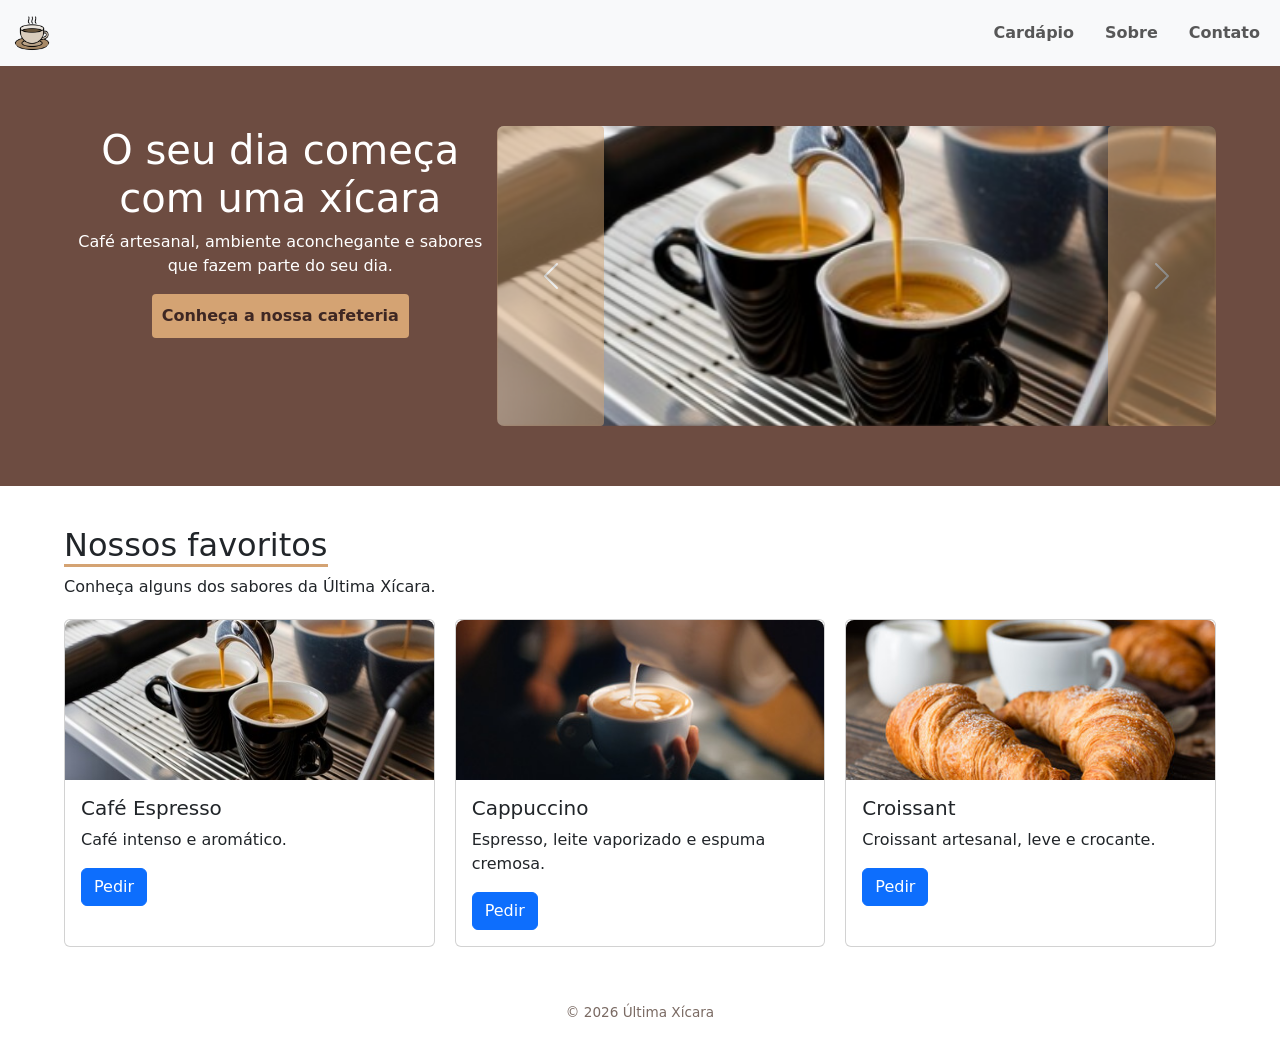
==== ultima-xicara/index.html @ a789d8f6 "Atividade2 Design Digital" ====
<!DOCTYPE html>
<html lang="pt-BR">

<head>
    <meta charset="UTF-8">
    <meta name="viewport" content="width=device-width, initial-scale=1.0">
    <title>Última Xícara | Cafeteria</title>
    <link rel="icon" href="./images/icon.png">
    <link rel="stylesheet" href="./css/style.css">
    <link href="https://cdn.jsdelivr.net/npm/bootstrap@5.3.8/dist/css/bootstrap.min.css" rel="stylesheet">
    <script src="https://cdn.jsdelivr.net/npm/bootstrap@5.3.8/dist/js/bootstrap.bundle.min.js"></script>
</head>

<body>

    <header>
        <nav class="navbar navbar-expand-sm navbar-light bg-light">
            <div class="container-fluid">
                <a class="navbar-brand" href="index.html">
                    <img src="./images/icon.png" alt="Avatar Logo" style="width:40px;" class="rounded-pill">
                </a>
                <button class="navbar-toggler" type="button" data-bs-toggle="collapse" data-bs-target="#navbarNav"
                    aria-controls="navbarNav" aria-expanded="false" aria-label="Abrir menu">
                    <span class="navbar-toggler-icon"></span>
                </button>
                <div class="collapse navbar-collapse" id="navbarNav">
                    <ul class="navbar-nav ms-auto">
                        <li class="nav-item"><a class="nav-link" href="cardapio.html">Cardápio</a></li>
                        <li class="nav-item"><a class="nav-link" href="sobre-nos.html">Sobre</a></li>
                        <li class="nav-item"><a class="nav-link" href="contatos.html">Contato</a></li>
                    </ul>
                </div>
            </div>
        </nav>
    </header>

    <main>
        <section class="hero">
            <div>
                <h1>O seu dia começa com uma xícara</h1>
                <p>Café artesanal, ambiente aconchegante e sabores que fazem parte do seu dia.</p>
                <button type="button">Conheça a nossa cafeteria</button>
            </div>

            <!-- Carousel -->
            <div id="demo" class="carousel slide carousel-fade" data-bs-ride="carousel">
                <div class="carousel-inner">
                    <div class="carousel-item active">
                        <img src="./images/cafeExpresso.jpg" class="d-block w-100" alt="Café Espresso">
                    </div>
                    <div class="carousel-item">
                        <img src="./images/cappuccino.jpg" class="d-block w-100" alt="Cappuccino">
                    </div>
                    <div class="carousel-item">
                        <img src="./images/croissant.jpg" class="d-block w-100" alt="Croissant">
                    </div>
                </div>
                <button class="carousel-control-prev" type="button" data-bs-target="#demo" data-bs-slide="prev">
                    <span class="carousel-control-prev-icon" aria-hidden="true"></span>
                    <span class="visually-hidden">Anterior</span>
                </button>
                <button class="carousel-control-next" type="button" data-bs-target="#demo" data-bs-slide="next">
                    <span class="carousel-control-next-icon" aria-hidden="true"></span>
                    <span class="visually-hidden">Próximo</span>
                </button>
            </div>
        </section>

        <section class="content">
            <h2>Nossos favoritos</h2>
            <p>Conheça alguns dos sabores da Última Xícara.</p>

            <div class="cards">

                <div class="card" style="width: 18rem;">
                    <img src="./images/cafeExpresso.jpg" class="card-img-top" alt="...">
                    <div class="card-body">
                        <h5 class="card-title">Café Espresso</h5>
                        <p class="card-text">Café intenso e aromático.</p>
                        <a href="#" class="btn btn-primary">Pedir</a>
                    </div>
                </div>

                <div class="card" style="width: 18rem;">
                    <img src="./images/cappuccino.jpg" class="card-img-top" alt="...">
                    <div class="card-body">
                        <h5 class="card-title">Cappuccino</h5>
                        <p class="card-text">Espresso, leite vaporizado e espuma cremosa.</p>
                        <a href="#" class="btn btn-primary">Pedir</a>
                    </div>
                </div>

                <div class="card" style="width: 18rem;">
                    <img src="./images/croissant.jpg" class="card-img-top" alt="...">
                    <div class="card-body">
                        <h5 class="card-title">Croissant</h5>
                        <p class="card-text">Croissant artesanal, leve e crocante.</p>
                        <a href="#" class="btn btn-primary">Pedir</a>
                    </div>
                </div>

            </div>
        </section>
    </main>

    <footer>
        <p>&copy; 2026 Última Xícara</p>
    </footer>

</body>

</html>
---- ultima-xicara/css/style.css ----
* {
    box-sizing: border-box;
}

body {
    margin: 0;
    font-family: Arial, sans-serif;
    color: #3E2723;
    background: #FBF5EF;
}


.cards,
.contato-grid,
form {
    display: flex;
}

nav {
    gap: 20px;
    font-weight: bold;
    height: 100%;
    color: #B9884F;
    background-color: #fff;

}
nav ul, li{
    background-color: none;
    gap: 15px;
}
nav ul a{
    display: flex;
    gap: 15px;
    color: #B9884F;
    border: none;
    font-weight: bold;
    height: 100%;
}

/* acima de 576px (breakpoint do navbar-expand-sm) o menu fica em linha */
@media (min-width: 577px) {
    nav ul, li {
        display: flex;
    }
}

/* Css carrossel */

#demo{
    width: 100%;   
    overflow: hidden;
    border-radius: 7px;
} 
.carousel-item{
    height: 300px;
}
.carousel-item img{
    width: 100%;
    height: 100%;
    object-fit: cover;
    object-position: center;
}

/* ------------ */
.hero {
    background: #6D4C41;
    color: #fff;
    text-align: center;
    padding: 60px 5%;
    display: flex;
    justify-content: center;
}

.hero button {
    background-color: #D4A373;
    border: #D4A373;
    color: #3E2723;
    font-weight: bold;
    padding: 10px;
    border-radius: 4px;
}

.content {
    padding: 40px 5%;
}

.content h2 {
    border-bottom: 3px solid #D4A373;
    display: inline-block;
}

.cards {
    flex-wrap: wrap;
    gap: 20px;
    margin-top: 20px;
}

.card {
    background: #fff;
    border: 1px solid #eee;
    border-radius: 8px;
    flex: 1 1 240px;
}

.card img {
    width: 100%;
    height: 160px;
    object-fit: cover;
    border-radius: 8px 8px 0 0;
}

.card-body {
    padding: 15px;
}

.contato-grid {
    flex-wrap: wrap;
    gap: 40px;
}

form {
    flex-direction: column;
    gap: 12px;
    max-width: 380px;
}

footer {
    text-align: center;
    padding: 15px;
    color: #7a6a63;
    font-size: .85rem;
}

/* Modal */
.modal-header {
    background: #6D4C41;
    color: #fff;
}
.modal-header .btn-close {
    filter: invert(1);
}

/* Form */
.form-control:focus {
    border-color: #D4A373;
    box-shadow: 0 0 0 .2rem rgba(212,163,115,.25);
}

/* ==========================
   Media queries - Responsivo
   ========================== */

/* Tablets e celulares grandes (até 768px) */
@media (max-width: 768px) {
    .hero {
        flex-direction: column;
        gap: 25px;
        padding: 40px 5%;
    }

    .hero h1 {
        font-size: 1.6rem;
    }

    .hero p {
        font-size: .95rem;
    }

    .carousel-item {
        height: 220px;
    }

    .cards {
        justify-content: center;
    }

    .card {
        flex: 1 1 100%;
        max-width: 100% !important;
    }

    .contato-grid {
        flex-direction: column;
        gap: 25px;
    }

    form {
        max-width: 100%;
    }

    .content {
        padding: 30px 5%;
    }
}

/* Celulares pequenos (até 480px) */
@media (max-width: 480px) {
    .navbar-brand img {
        width: 32px !important;
    }

    .hero h1 {
        font-size: 1.3rem;
    }

    .hero button {
        width: 100%;
    }

    .carousel-item {
        height: 170px;
    }

    .content h2 {
        font-size: 1.2rem;
    }
}
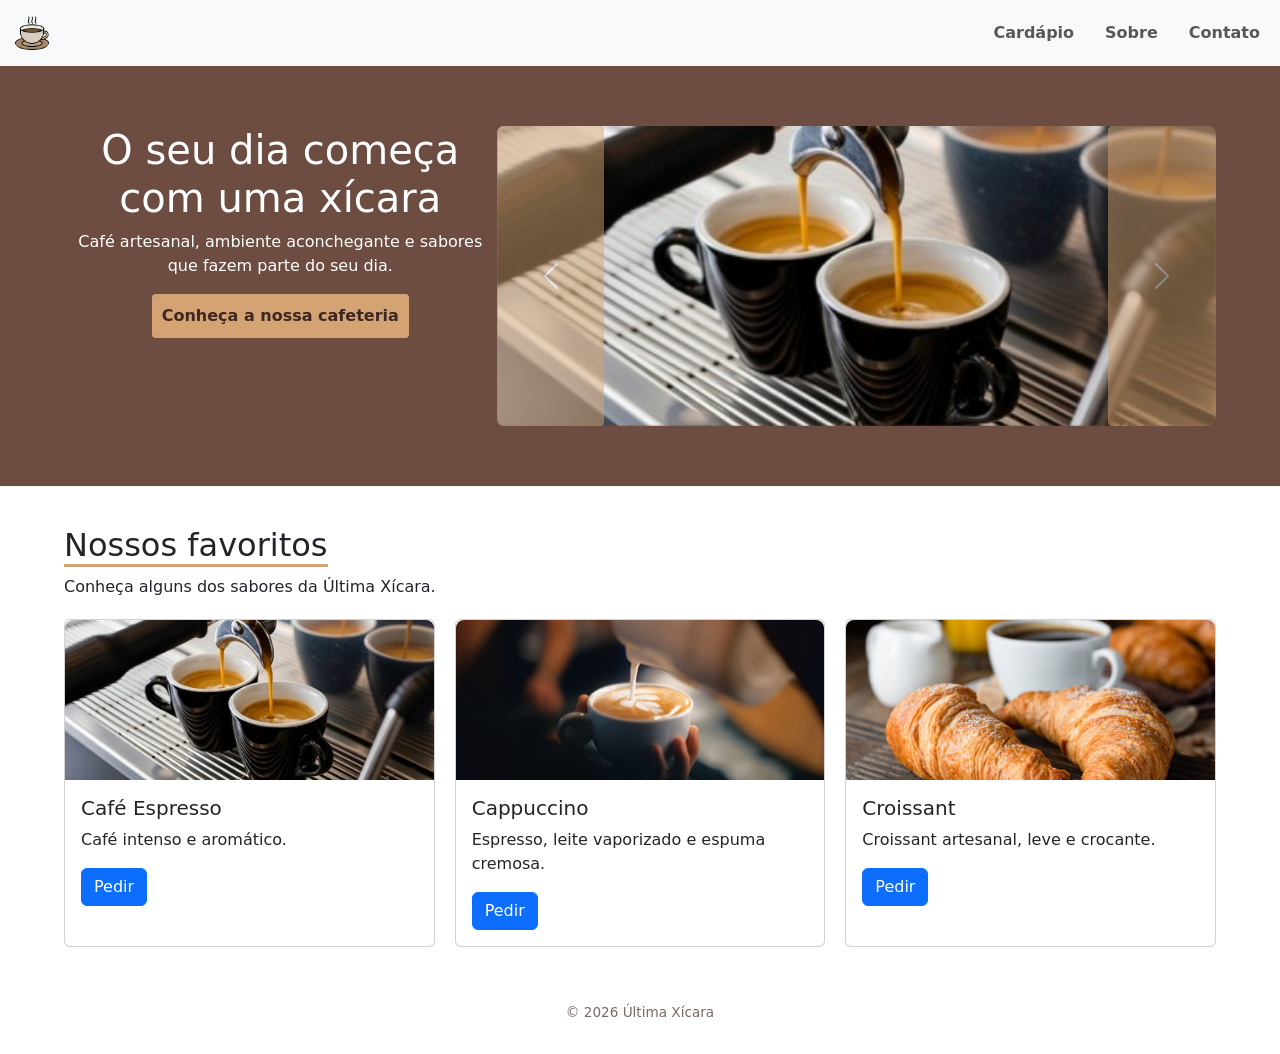
==== commit 7a1564c0: "atualizado" ====
--- a/ultima-xicara/index.html
+++ b/ultima-xicara/index.html
@@ -19,10 +19,7 @@
                 <a class="navbar-brand" href="index.html">
                     <img src="./images/icon.png" alt="Avatar Logo" style="width:40px;" class="rounded-pill">
                 </a>
-                <button class="navbar-toggler" type="button" data-bs-toggle="collapse" data-bs-target="#navbarNav"
-                    aria-controls="navbarNav" aria-expanded="false" aria-label="Abrir menu">
-                    <span class="navbar-toggler-icon"></span>
-                </button>
+      
                 <div class="collapse navbar-collapse" id="navbarNav">
                     <ul class="navbar-nav ms-auto">
                         <li class="nav-item"><a class="nav-link" href="cardapio.html">Cardápio</a></li>
--- a/ultima-xicara/css/style.css
+++ b/ultima-xicara/css/style.css
@@ -37,7 +37,6 @@
     height: 100%;
 }
 
-/* acima de 576px (breakpoint do navbar-expand-sm) o menu fica em linha */
 @media (min-width: 577px) {
     nav ul, li {
         display: flex;
@@ -140,17 +139,7 @@
     filter: invert(1);
 }
 
-/* Form */
-.form-control:focus {
-    border-color: #D4A373;
-    box-shadow: 0 0 0 .2rem rgba(212,163,115,.25);
-}
 
-/* ==========================
-   Media queries - Responsivo
-   ========================== */
-
-/* Tablets e celulares grandes (até 768px) */
 @media (max-width: 768px) {
     .hero {
         flex-direction: column;
@@ -193,25 +182,3 @@
     }
 }
 
-/* Celulares pequenos (até 480px) */
-@media (max-width: 480px) {
-    .navbar-brand img {
-        width: 32px !important;
-    }
-
-    .hero h1 {
-        font-size: 1.3rem;
-    }
-
-    .hero button {
-        width: 100%;
-    }
-
-    .carousel-item {
-        height: 170px;
-    }
-
-    .content h2 {
-        font-size: 1.2rem;
-    }
-}
